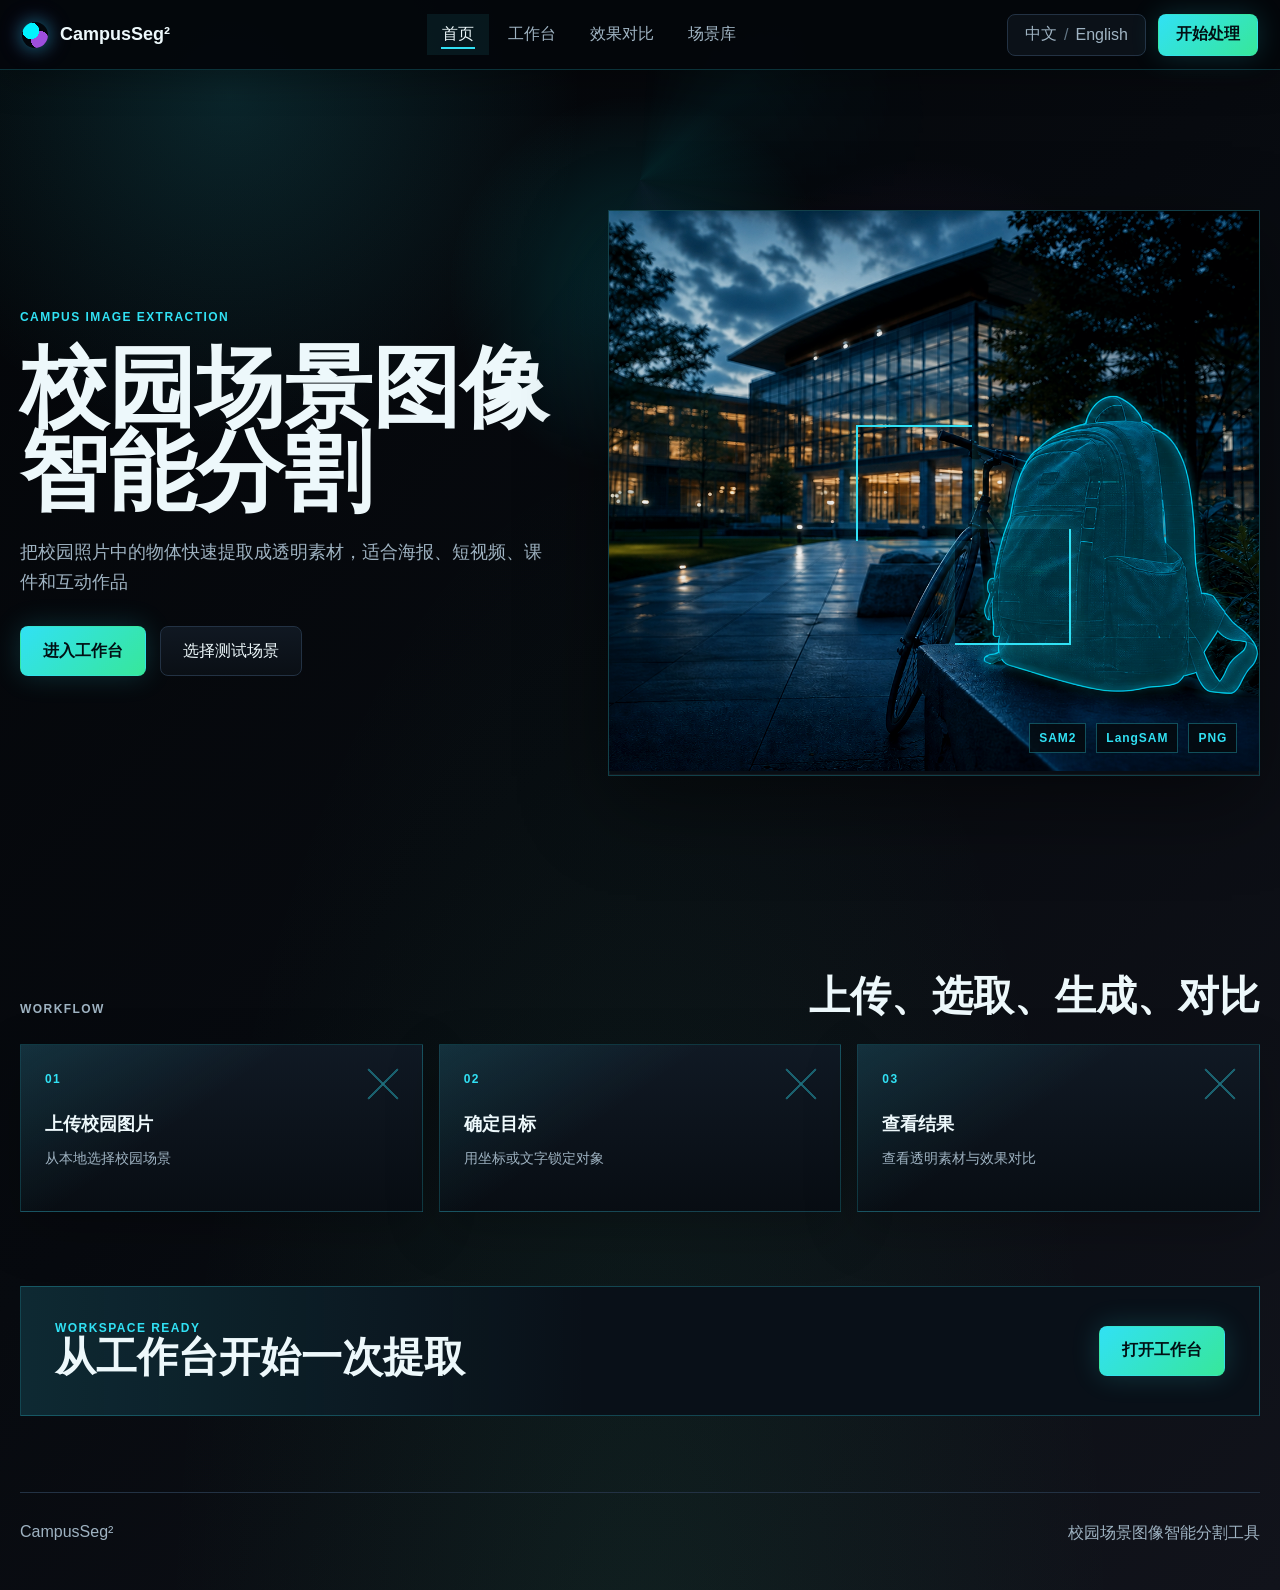
==== frontend/index.html @ ddd1f682 "feat: add campus segmentation hero image and flowing background" ====
<!doctype html>
<html lang="zh-CN">
  <head>
    <meta charset="UTF-8" />
    <meta name="viewport" content="width=device-width, initial-scale=1.0" />
    <title>CampusSeg² 校园场景图像智能分割</title>
    <link rel="icon" href="data:image/svg+xml,%3Csvg xmlns='http://www.w3.org/2000/svg' viewBox='0 0 32 32'%3E%3Ccircle cx='12' cy='12' r='10' fill='%2300F2FE'/%3E%3Ccircle cx='20' cy='20' r='10' fill='%239D4EDD'/%3E%3C/svg%3E" />
    <link rel="stylesheet" href="./styles.css" />
  </head>
  <body data-page="home">
    <header class="site-header">
      <a class="brand" href="./index.html" aria-label="CampusSeg 首页">
        <span class="brand-mark" aria-hidden="true"></span>
        <span>CampusSeg²</span>
      </a>
      <button class="menu-button" type="button" aria-label="打开导航">
        <span></span>
        <span></span>
      </button>
      <nav class="site-nav" aria-label="主导航">
        <a class="active" href="./index.html" data-zh="首页" data-en="Home">首页</a>
        <a href="./workspace.html" data-zh="工作台" data-en="Workspace">工作台</a>
        <a href="./compare.html" data-zh="效果对比" data-en="Results">效果对比</a>
        <a href="./scenes.html" data-zh="场景库" data-en="Scenes">场景库</a>
      </nav>
      <div class="header-actions">
        <button class="language-toggle" type="button" aria-label="切换语言">
          <span>中文</span>
          <i>/</i>
          <span>English</span>
        </button>
        <a class="header-cta" href="./workspace.html" data-zh="开始处理" data-en="Start">开始处理</a>
      </div>
    </header>

    <main class="home-main">
      <section class="hero product-hero">
        <div class="hero-copy">
          <p class="eyebrow" data-zh="Campus Image Extraction" data-en="Campus Image Extraction">Campus Image Extraction</p>
          <h1 data-zh="校园场景图像智能分割" data-en="Campus Scene Image Segmentation">校园场景图像智能分割</h1>
          <p class="hero-lead" data-zh="把校园照片中的物体快速提取成透明素材，适合海报、短视频、课件和互动作品"
            data-en="Extract objects from campus photos into transparent assets for posters, videos, courseware, and interactive works">
            把校园照片中的物体快速提取成透明素材，适合海报、短视频、课件和互动作品
          </p>
          <div class="hero-actions">
            <a class="primary-link" href="./workspace.html" data-zh="进入工作台" data-en="Open Workspace">进入工作台</a>
            <a class="secondary-link" href="./scenes.html" data-zh="选择测试场景" data-en="Pick a Scene">选择测试场景</a>
          </div>
        </div>
        <div class="hero-visual" data-tilt aria-label="图像分割工作台预览">
          <img src="./assets/campus-segmentation-scene.png" alt="校园场景分割示意图" />
          <div class="focus-bracket bracket-a" aria-hidden="true"></div>
          <div class="focus-bracket bracket-b" aria-hidden="true"></div>
          <div class="hero-readout" aria-hidden="true">
            <span>SAM2</span>
            <span>LangSAM</span>
            <span>PNG</span>
          </div>
        </div>
      </section>

      <section class="section workflow-section">
        <div class="section-intro">
          <p class="eyebrow" data-zh="Workflow" data-en="Workflow">Workflow</p>
          <h2 data-zh="上传、选取、生成、对比" data-en="Upload, select, generate, compare">上传、选取、生成、对比</h2>
        </div>
        <div class="workflow-rail">
          <article>
            <b>01</b>
            <h3 data-zh="上传校园图片" data-en="Upload image">上传校园图片</h3>
            <p data-zh="从本地选择校园场景" data-en="Choose a campus scene">从本地选择校园场景</p>
          </article>
          <article>
            <b>02</b>
            <h3 data-zh="确定目标" data-en="Set target">确定目标</h3>
            <p data-zh="用坐标或文字锁定对象" data-en="Lock the object by point or text">用坐标或文字锁定对象</p>
          </article>
          <article>
            <b>03</b>
            <h3 data-zh="查看结果" data-en="Review results">查看结果</h3>
            <p data-zh="查看透明素材与效果对比" data-en="Review assets and result comparison">查看透明素材与效果对比</p>
          </article>
        </div>
      </section>

      <section class="section launch-band">
        <div>
          <p class="eyebrow" data-zh="Workspace Ready" data-en="Workspace Ready">Workspace Ready</p>
          <h2 data-zh="从工作台开始一次提取" data-en="Start an extraction from the workspace">从工作台开始一次提取</h2>
        </div>
        <a class="primary-link" href="./workspace.html" data-zh="打开工作台" data-en="Open Workspace">打开工作台</a>
      </section>
    </main>

    <footer class="site-footer">
      <span>CampusSeg²</span>
      <span data-zh="校园场景图像智能分割工具" data-en="Campus scene image segmentation tool">校园场景图像智能分割工具</span>
    </footer>

    <script src="./app.js" defer></script>
  </body>
</html>
---- frontend/styles.css ----
:root {
  color-scheme: dark;
  --bg: #070a0f;
  --bg-deep: #030508;
  --panel: #0d131b;
  --panel-2: #121b26;
  --ink: #edf8fb;
  --muted: #9fb3c2;
  --faint: #637786;
  --line: #233244;
  --line-hot: #2ed6ea;
  --cyan: #31e1f4;
  --green: #37e79a;
  --amber: #f0bc55;
  --violet: #a38bff;
  --danger: #ff6868;
  --shadow: 0 28px 80px rgba(0, 0, 0, 0.45);
}

* {
  box-sizing: border-box;
}

html {
  scroll-behavior: smooth;
}

body {
  min-width: 320px;
  margin: 0;
  color: var(--ink);
  font-family: "Microsoft YaHei", "PingFang SC", "Segoe UI", Arial, sans-serif;
  background:
    radial-gradient(circle at var(--flow-x, 50%) var(--flow-y, 18%), rgba(0, 242, 254, 0.16), transparent 12rem),
    radial-gradient(circle at var(--flow-alt-x, 72%) var(--flow-alt-y, 24%), rgba(157, 78, 221, 0.12), transparent 14rem),
    radial-gradient(ellipse at 50% 110%, rgba(55, 231, 154, 0.08), transparent 30rem),
    radial-gradient(circle at 18% 6%, rgba(49, 225, 244, 0.14), transparent 22rem),
    linear-gradient(135deg, var(--bg-deep), var(--bg) 46%, #11131b);
}

body::before {
  position: fixed;
  inset: 0;
  z-index: -1;
  content: "";
  pointer-events: none;
  background:
    conic-gradient(from var(--flow-angle, 0deg) at var(--flow-x, 50%) var(--flow-y, 20%), transparent 0turn, rgba(0, 242, 254, 0.08) 0.13turn, transparent 0.28turn, rgba(157, 78, 221, 0.06) 0.42turn, transparent 0.62turn);
  opacity: 0.62;
  mask-image: radial-gradient(circle at var(--flow-x, 50%) var(--flow-y, 20%), #000 0 9rem, transparent 20rem);
  transition: background 180ms ease;
}

a {
  color: inherit;
  text-decoration: none;
}

button,
input {
  font: inherit;
}

button {
  color: inherit;
}

@media (pointer: fine) {
  body,
  a,
  button,
  input {
    cursor: none;
  }

  .custom-cursor {
    position: fixed;
    top: 0;
    left: 0;
    z-index: 200;
    width: 34px;
    height: 34px;
    pointer-events: none;
    border: 1px solid rgba(49, 225, 244, 0.92);
    box-shadow: 0 0 16px rgba(49, 225, 244, 0.4), inset 0 0 12px rgba(49, 225, 244, 0.12);
    transform: translate3d(-100px, -100px, 0);
    transition: width 140ms ease, height 140ms ease, border-color 140ms ease, box-shadow 140ms ease;
  }

  .custom-cursor::after {
    position: absolute;
    top: 50%;
    left: 50%;
    width: 4px;
    height: 4px;
    content: "";
    background: var(--green);
    box-shadow: 0 0 14px rgba(55, 231, 154, 0.75);
    transform: translate(-50%, -50%);
  }

  .custom-cursor.cursor-active {
    width: 48px;
    height: 48px;
    border-color: rgba(55, 231, 154, 0.95);
    box-shadow: 0 0 22px rgba(55, 231, 154, 0.35), inset 0 0 18px rgba(49, 225, 244, 0.14);
  }
}

.site-header {
  position: sticky;
  top: 0;
  z-index: 50;
  display: grid;
  grid-template-columns: auto 1fr auto;
  gap: 26px;
  align-items: center;
  min-height: 70px;
  padding: 0 max(22px, calc((100vw - 1320px) / 2));
  background: rgba(4, 7, 11, 0.95);
  border-bottom: 1px solid rgba(49, 225, 244, 0.2);
  box-shadow: 0 10px 34px rgba(0, 0, 0, 0.28);
}

.brand {
  display: inline-flex;
  gap: 12px;
  align-items: center;
  overflow: visible;
  font-size: 18px;
  font-weight: 900;
  letter-spacing: 0;
}

.brand-mark {
  flex: 0 0 26px;
  width: 26px;
  height: 26px;
  border-radius: 50%;
  background:
    radial-gradient(circle at 34% 34%, #00f2fe 0 34%, transparent 35%),
    radial-gradient(circle at 68% 68%, #9d4edd 0 35%, transparent 36%);
  box-shadow: 0 0 18px rgba(0, 242, 254, 0.42), 0 0 26px rgba(157, 78, 221, 0.3);
}

.site-nav {
  display: flex;
  gap: 4px;
  justify-content: center;
}

.site-nav a {
  position: relative;
  padding: 10px 15px;
  color: var(--muted);
  transition: color 160ms ease, background 160ms ease;
}

.site-nav a::after {
  position: absolute;
  right: 14px;
  bottom: 6px;
  left: 14px;
  height: 2px;
  content: "";
  background: var(--cyan);
  opacity: 0;
  transform: scaleX(0.25);
  transition: opacity 160ms ease, transform 160ms ease;
}

.site-nav a:hover,
.site-nav a.active {
  color: var(--ink);
  background: rgba(49, 225, 244, 0.08);
}

.site-nav a:hover::after,
.site-nav a.active::after {
  opacity: 1;
  transform: scaleX(1);
}

.header-actions {
  display: flex;
  gap: 12px;
  align-items: center;
}

.language-toggle,
.header-cta,
.primary-link,
.secondary-link,
.primary-button,
.plain-button {
  display: inline-flex;
  align-items: center;
  justify-content: center;
  min-height: 42px;
  padding: 0 17px;
  border: 1px solid var(--line);
  border-radius: 8px;
  background: #0b1118;
  cursor: pointer;
  transition: transform 160ms ease, border-color 160ms ease, background 160ms ease, box-shadow 160ms ease;
}

.language-toggle {
  gap: 7px;
  color: var(--muted);
}

.language-toggle i {
  color: var(--faint);
  font-style: normal;
}

.header-cta,
.primary-link,
.primary-button {
  color: #021014;
  background: linear-gradient(135deg, var(--cyan), var(--green));
  border-color: transparent;
  font-weight: 900;
  box-shadow: 0 0 28px rgba(49, 225, 244, 0.18);
}

.secondary-link,
.plain-button {
  color: var(--ink);
  background: linear-gradient(180deg, #101822, #0a0f15);
}

.language-toggle:hover,
.header-cta:hover,
.primary-link:hover,
.secondary-link:hover,
.primary-button:hover,
.plain-button:hover {
  transform: translateY(-1px);
  border-color: var(--cyan);
  box-shadow: 0 0 24px rgba(49, 225, 244, 0.18);
}

.plain-button.disabled,
.primary-button:disabled,
.plain-button:disabled {
  color: var(--faint);
  background: #0b1118;
  border-color: var(--line);
  box-shadow: none;
  cursor: not-allowed;
  pointer-events: none;
  transform: none;
}

.menu-button {
  display: none;
  width: 42px;
  height: 40px;
  padding: 0;
  border: 1px solid var(--line);
  border-radius: 6px;
  background: #0b1118;
}

.menu-button span {
  display: block;
  width: 20px;
  height: 2px;
  margin: 6px auto;
  background: var(--ink);
}

main {
  width: min(1320px, calc(100% - 40px));
  margin: 0 auto;
}

.hero {
  display: grid;
  grid-template-columns: minmax(0, 0.9fr) minmax(440px, 1.1fr);
  gap: 54px;
  align-items: center;
  min-height: calc(100svh - 70px);
  padding: 52px 0 36px;
}

.hero-copy {
  display: grid;
  gap: 22px;
  max-width: 650px;
}

.eyebrow {
  margin: 0;
  color: var(--cyan);
  font-size: 12px;
  font-weight: 900;
  letter-spacing: 0.12em;
  text-transform: uppercase;
}

h1,
h2,
h3,
p {
  margin: 0;
}

h1 {
  max-width: 780px;
  font-size: clamp(46px, 7.2vw, 88px);
  line-height: 0.96;
  letter-spacing: 0;
}

h2 {
  font-size: clamp(26px, 3.2vw, 42px);
  line-height: 1.12;
}

h3 {
  font-size: 18px;
  line-height: 1.35;
}

.hero-lead,
.page-head p,
.section-intro p,
.workflow-rail p,
.tool-block p,
.result-panel p,
.comparison-empty p,
.scene-preview p {
  color: var(--muted);
  line-height: 1.72;
}

.hero-lead {
  max-width: 610px;
  font-size: 18px;
}

.hero-actions {
  display: flex;
  flex-wrap: wrap;
  gap: 14px;
  margin-top: 6px;
}

.primary-link,
.secondary-link {
  min-height: 50px;
  padding: 0 22px;
}

.hero-visual {
  position: relative;
  min-height: 560px;
  overflow: hidden;
  background: #080d13;
  border: 1px solid rgba(49, 225, 244, 0.24);
  box-shadow: var(--shadow), inset 0 0 0 1px rgba(255, 255, 255, 0.04);
  transform: perspective(1000px) rotateX(var(--tilt-y, 0deg)) rotateY(var(--tilt-x, 0deg));
  transition: transform 260ms ease, border-color 220ms ease, box-shadow 220ms ease;
  animation: heroFloat 6.4s ease-in-out infinite;
}

.hero-visual img {
  width: 100%;
  height: 100%;
  min-height: 560px;
  object-fit: cover;
  opacity: 0.94;
  filter: saturate(1.12) contrast(1.05);
}

.scanline {
  position: absolute;
  right: 0;
  left: 0;
  height: 3px;
  pointer-events: none;
  background: linear-gradient(90deg, transparent, var(--cyan), var(--green), transparent);
  box-shadow: 0 0 24px rgba(49, 225, 244, 0.65);
  animation: scanSweep 4.2s linear infinite;
}

.focus-bracket {
  position: absolute;
  width: 116px;
  height: 116px;
  pointer-events: none;
  border: 2px solid var(--cyan);
  box-shadow: 0 0 22px rgba(49, 225, 244, 0.28);
}

.bracket-a {
  top: 38%;
  left: 38%;
  border-right: 0;
  border-bottom: 0;
}

.bracket-b {
  right: 29%;
  bottom: 23%;
  border-top: 0;
  border-left: 0;
}

.hero-readout {
  position: absolute;
  right: 22px;
  bottom: 22px;
  display: flex;
  gap: 10px;
}

.hero-readout span,
.job-strip span,
.pane-head span,
.block-title span {
  color: var(--cyan);
  font-family: "Segoe UI", Arial, sans-serif;
  font-size: 12px;
  font-weight: 900;
  letter-spacing: 0.08em;
}

.hero-readout span {
  padding: 7px 9px;
  background: rgba(4, 9, 13, 0.82);
  border: 1px solid rgba(49, 225, 244, 0.32);
}

.section {
  padding: 74px 0;
}

.workflow-section {
  display: grid;
  grid-template-columns: 1fr;
  gap: 24px;
  align-items: start;
}

.section-intro {
  display: grid;
  gap: 13px;
}

.workflow-section .section-intro {
  display: flex;
  gap: 20px;
  align-items: end;
  justify-content: space-between;
}

.workflow-section .section-intro h2 {
  white-space: nowrap;
}

.workflow-rail {
  display: grid;
  grid-template-columns: repeat(3, minmax(0, 1fr));
  gap: 16px;
}

.workflow-rail article {
  position: relative;
  min-height: 168px;
  padding: 24px;
  overflow: hidden;
  background:
    linear-gradient(145deg, rgba(49, 225, 244, 0.12), transparent 42%),
    linear-gradient(180deg, #101924, #080d13);
  border: 1px solid rgba(49, 225, 244, 0.2);
  box-shadow: 0 18px 50px rgba(0, 0, 0, 0.22);
  animation: panelIn 520ms ease both;
  transition: transform 180ms ease, border-color 180ms ease, box-shadow 180ms ease;
}

.workflow-rail article:hover {
  transform: translateY(-6px);
  border-color: rgba(49, 225, 244, 0.56);
  box-shadow: 0 28px 70px rgba(0, 0, 0, 0.34), 0 0 30px rgba(49, 225, 244, 0.1);
}

.workflow-rail article::before {
  position: absolute;
  top: 18px;
  right: 18px;
  width: 42px;
  height: 42px;
  content: "";
  background:
    linear-gradient(90deg, transparent 47%, rgba(49, 225, 244, 0.8) 48% 52%, transparent 53%),
    linear-gradient(0deg, transparent 47%, rgba(49, 225, 244, 0.8) 48% 52%, transparent 53%);
  opacity: 0.46;
  transform: rotate(45deg);
}

.workflow-rail b {
  color: var(--cyan);
  font-size: 12px;
  letter-spacing: 0.12em;
}

.workflow-rail h3 {
  margin: 25px 0 10px;
}

.workflow-rail p {
  white-space: nowrap;
  font-size: 14px;
}

.launch-band {
  display: flex;
  justify-content: space-between;
  gap: 24px;
  align-items: center;
  padding: 34px;
  margin-bottom: 76px;
  background:
    linear-gradient(90deg, rgba(49, 225, 244, 0.12), transparent 46%),
    #091018;
  border: 1px solid rgba(49, 225, 244, 0.26);
}

.page-head {
  display: grid;
  gap: 14px;
  max-width: 880px;
  padding: 68px 0 38px;
}

.page-head h1 {
  font-size: clamp(40px, 5.8vw, 72px);
}

.workspace-page {
  width: min(1440px, calc(100% - 34px));
}

.workspace-shell {
  display: grid;
  grid-template-columns: 354px minmax(0, 1fr);
  gap: 18px;
  min-height: calc(100svh - 70px);
  padding: 22px 0 76px;
}

.command-panel {
  display: grid;
  gap: 14px;
  align-content: start;
  padding: 16px;
  background:
    linear-gradient(180deg, rgba(49, 225, 244, 0.08), transparent 18%),
    #080d13;
  border: 1px solid rgba(49, 225, 244, 0.18);
  box-shadow: var(--shadow);
  animation: panelIn 520ms ease both;
}

.panel-header {
  display: grid;
  gap: 10px;
  padding: 12px 6px 8px;
}

.panel-header h1 {
  font-size: 28px;
  line-height: 1.12;
}

.tool-block {
  display: grid;
  gap: 14px;
  padding: 15px;
  background: linear-gradient(180deg, #111a24, #0b1118);
  border: 1px solid var(--line);
  transition: transform 180ms ease, border-color 180ms ease, background 180ms ease;
}

.tool-block:hover {
  transform: translateY(-2px);
  border-color: rgba(49, 225, 244, 0.34);
}

.block-title {
  display: flex;
  gap: 12px;
  align-items: center;
  justify-content: space-between;
}

.block-title h2,
.result-panel h2 {
  font-size: 16px;
}

.upload-control {
  position: relative;
  display: grid;
  gap: 8px;
  min-height: 88px;
  padding: 14px 16px;
  overflow: hidden;
  text-align: left;
  background:
    linear-gradient(135deg, rgba(49, 225, 244, 0.14), transparent 55%),
    #080d13;
  border: 1px dashed rgba(49, 225, 244, 0.42);
  cursor: pointer;
}

.upload-control::after {
  position: absolute;
  right: -30%;
  bottom: 0;
  left: -30%;
  height: 1px;
  content: "";
  background: var(--cyan);
  box-shadow: 0 0 22px var(--cyan);
  animation: inputRail 2.8s linear infinite;
}

.upload-control strong {
  font-size: 17px;
}

.upload-control small {
  color: var(--muted);
}

.file-input {
  position: absolute;
  width: 1px;
  height: 1px;
  opacity: 0;
  pointer-events: none;
}

.segmented-control {
  display: grid;
  grid-template-columns: 1fr 1fr;
  gap: 4px;
  padding: 4px;
  background: #05080d;
  border: 1px solid var(--line);
}

.method-button {
  min-height: 42px;
  color: var(--muted);
  background: transparent;
  border: 0;
  cursor: pointer;
  transition: color 160ms ease, background 160ms ease;
}

.method-button.active {
  color: #041014;
  background: var(--cyan);
  font-weight: 900;
}

.hidden {
  display: none !important;
}

.text-input {
  width: 100%;
  min-height: 44px;
  padding: 0 12px;
  color: var(--ink);
  background: #05080d;
  border: 1px solid var(--line);
  outline: none;
}

.text-input:focus {
  border-color: var(--cyan);
  box-shadow: 0 0 0 3px rgba(49, 225, 244, 0.1);
}

.prompt-chip-row {
  display: flex;
  flex-wrap: wrap;
  gap: 8px;
}

.prompt-chip-row button {
  min-height: 32px;
  padding: 0 10px;
  color: var(--muted);
  background: #080d13;
  border: 1px solid var(--line);
  cursor: pointer;
}

.prompt-chip-row button:hover {
  color: var(--ink);
  border-color: var(--cyan);
}

.tool-actions {
  display: grid;
  grid-template-columns: 1fr;
  gap: 10px;
}

.workspace-main {
  display: grid;
  gap: 16px;
  padding: 16px;
  background: #070b10;
  border: 1px solid rgba(49, 225, 244, 0.2);
  box-shadow: var(--shadow), inset 0 0 0 1px rgba(255, 255, 255, 0.035);
  transform: perspective(1200px) rotateX(var(--tilt-y, 0deg)) rotateY(var(--tilt-x, 0deg));
  transition: transform 240ms ease, border-color 200ms ease, box-shadow 200ms ease;
  animation: panelIn 600ms ease both;
}

.canvas-header {
  display: flex;
  justify-content: space-between;
  gap: 16px;
  color: var(--muted);
  font-size: 14px;
}

.image-canvas {
  position: relative;
  display: grid;
  place-items: center;
  min-height: 620px;
  overflow: hidden;
  background:
    radial-gradient(circle at var(--cursor-x, 50%) var(--cursor-y, 50%), rgba(49, 225, 244, 0.14), transparent 22rem),
    linear-gradient(145deg, #04080c, #0b1017 62%, #080a12);
  border: 1px solid var(--line);
}

.image-canvas::before,
.compare-image-wrap::before {
  position: absolute;
  inset: 16px;
  z-index: 2;
  content: "";
  pointer-events: none;
  border: 1px solid rgba(49, 225, 244, 0.24);
}

.image-canvas img {
  position: relative;
  z-index: 1;
  display: none;
  width: 100%;
  height: 100%;
  max-height: 720px;
  object-fit: contain;
  transition: transform 280ms ease, opacity 220ms ease;
}

.image-canvas.ready img {
  display: block;
  animation: imageReveal 420ms ease both;
}

.empty-message {
  position: relative;
  z-index: 3;
  display: grid;
  gap: 8px;
  color: var(--muted);
  text-align: center;
}

.empty-message strong {
  color: var(--ink);
  font-size: 26px;
}

.point-marker {
  position: absolute;
  z-index: 5;
  display: none;
  width: 18px;
  height: 18px;
  border: 2px solid white;
  background: var(--cyan);
  box-shadow: 0 0 0 7px rgba(49, 225, 244, 0.2), 0 0 28px rgba(49, 225, 244, 0.64);
  transform: translate(-50%, -50%);
  pointer-events: none;
}

.point-marker.visible {
  display: block;
  animation: targetPulse 1.4s ease-in-out infinite;
}

.result-grid {
  display: grid;
  grid-template-columns: repeat(3, 1fr);
  gap: 14px;
}

.result-panel {
  display: grid;
  gap: 14px;
  min-height: 250px;
  padding: 15px;
  background: linear-gradient(180deg, #101822, #0a0f15);
  border: 1px solid var(--line);
  animation: panelIn 540ms ease both;
  transition: transform 180ms ease, border-color 180ms ease;
}

.result-panel:hover {
  transform: translateY(-2px);
  border-color: rgba(49, 225, 244, 0.32);
}

.result-slot {
  display: grid;
  place-items: center;
  min-height: 142px;
  color: var(--faint);
  background: #05080d;
  border: 1px solid rgba(255, 255, 255, 0.08);
}

.result-slot img {
  width: 100%;
  height: 142px;
  object-fit: cover;
}

.checker {
  background-color: #05080d;
  background-image:
    linear-gradient(45deg, #121a24 25%, transparent 25%),
    linear-gradient(-45deg, #121a24 25%, transparent 25%),
    linear-gradient(45deg, transparent 75%, #121a24 75%),
    linear-gradient(-45deg, transparent 75%, #121a24 75%);
  background-position: 0 0, 0 10px, 10px -10px, -10px 0;
  background-size: 20px 20px;
}

.compare-page {
  width: min(1440px, calc(100% - 34px));
}

body[data-page="compare"] .compare-page {
  display: grid;
  min-height: calc(100svh - 70px - 108px);
  align-content: center;
}

.comparison-empty {
  display: grid;
  gap: 18px;
  width: min(1120px, 100%);
  max-width: none;
  padding: 54px 0 70px;
}

.comparison-empty h1,
.compare-topline h1 {
  font-size: clamp(38px, 5.4vw, 70px);
}

.comparison-empty h1 {
  max-width: 1100px;
  word-break: keep-all;
}

.comparison-empty .primary-link {
  justify-self: start;
}

.comparison-ready {
  display: grid;
  gap: 20px;
  padding: 46px 0 78px;
}

.compare-topline {
  display: flex;
  justify-content: space-between;
  gap: 24px;
  align-items: end;
}

.job-strip {
  display: flex;
  flex-wrap: wrap;
  gap: 10px;
  padding: 12px;
  background: #080d13;
  border: 1px solid var(--line);
}

.job-strip span {
  padding: 8px 10px;
  background: #0e1620;
  border: 1px solid rgba(49, 225, 244, 0.22);
}

.compare-columns {
  display: grid;
  grid-template-columns: 1fr 1fr;
  gap: 18px;
}

.compare-pane {
  display: grid;
  gap: 14px;
  padding: 16px;
  background:
    linear-gradient(180deg, rgba(49, 225, 244, 0.08), transparent 18%),
    #070b10;
  border: 1px solid rgba(49, 225, 244, 0.24);
  box-shadow: var(--shadow);
  transform: perspective(1100px) rotateX(var(--tilt-y, 0deg)) rotateY(var(--tilt-x, 0deg));
  transition: transform 240ms ease, border-color 200ms ease;
  animation: panelIn 600ms ease both;
}

.pane-head {
  display: flex;
  justify-content: space-between;
  gap: 12px;
  align-items: center;
}

.pane-head b {
  font-size: 18px;
}

.compare-image-wrap {
  position: relative;
  display: grid;
  place-items: center;
  min-height: 390px;
  overflow: hidden;
  background: #03070b;
  border: 1px solid var(--line);
}

.compare-image-wrap img {
  width: 100%;
  height: 100%;
  max-height: 520px;
  object-fit: contain;
}

.compare-point {
  display: none;
}

.algorithm-output {
  min-height: 230px;
  background:
    radial-gradient(circle at 50% 0%, rgba(49, 225, 244, 0.1), transparent 18rem),
    #05080d;
  border: 1px solid rgba(255, 255, 255, 0.08);
}

body[data-page="compare"] .site-footer {
  margin-top: 0;
}

.scenes-page {
  width: min(1320px, calc(100% - 40px));
}

.scene-workspace {
  display: grid;
  grid-template-columns: minmax(0, 1fr) minmax(360px, 0.72fr);
  gap: 20px;
  padding-bottom: 82px;
}

.scene-album {
  display: grid;
  grid-template-columns: repeat(2, minmax(0, 1fr));
  gap: 16px;
  align-content: start;
}

.scene-card {
  position: relative;
  min-height: 230px;
  padding: 0;
  overflow: hidden;
  color: var(--ink);
  text-align: left;
  background: #05080d;
  border: 1px solid rgba(49, 225, 244, 0.18);
  cursor: pointer;
  box-shadow: 0 18px 48px rgba(0, 0, 0, 0.25);
  transition: transform 180ms ease, border-color 180ms ease, box-shadow 180ms ease;
}

.scene-card img {
  position: absolute;
  inset: 0;
  width: 100%;
  height: 100%;
  object-fit: cover;
  filter: blur(3px) saturate(0.92) brightness(0.7);
  transform: scale(1.04);
  transition: filter 220ms ease, transform 220ms ease;
}

.scene-card::after {
  position: absolute;
  inset: 0;
  content: "";
  background:
    linear-gradient(180deg, transparent 28%, rgba(3, 5, 8, 0.84)),
    linear-gradient(90deg, rgba(3, 5, 8, 0.38), transparent);
}

.scene-card span,
.scene-card small {
  position: absolute;
  z-index: 1;
  left: 18px;
}

.scene-card span {
  bottom: 42px;
  font-size: 22px;
  font-weight: 900;
}

.scene-card small {
  right: 18px;
  bottom: 18px;
  color: var(--muted);
}

.scene-card:hover,
.scene-card.active {
  transform: translateY(-5px);
  border-color: rgba(49, 225, 244, 0.58);
  box-shadow: 0 28px 76px rgba(0, 0, 0, 0.34), 0 0 32px rgba(49, 225, 244, 0.12);
}

.scene-card:hover img,
.scene-card.active img {
  filter: blur(0) saturate(1.08) brightness(0.9);
  transform: scale(1);
}

.scene-preview {
  display: grid;
  gap: 18px;
  padding: 18px;
  background: #070b10;
  border: 1px solid rgba(49, 225, 244, 0.22);
  box-shadow: var(--shadow);
  transform: perspective(1100px) rotateX(var(--tilt-y, 0deg)) rotateY(var(--tilt-x, 0deg));
  transition: transform 240ms ease, border-color 200ms ease;
  animation: panelIn 600ms ease both;
}

.scene-preview-head {
  display: flex;
  justify-content: space-between;
  gap: 18px;
  align-items: start;
}

.scene-image-area {
  display: grid;
  place-items: center;
  min-height: 520px;
  background: #03070b;
  border: 1px solid var(--line);
}

.scene-empty {
  display: grid;
  gap: 8px;
  color: var(--muted);
  text-align: center;
}

.scene-empty strong {
  color: var(--ink);
  font-size: 24px;
}

.scene-image-button {
  width: 100%;
  padding: 0;
  border: 0;
  background: transparent;
}

.scene-image-button img {
  display: block;
  width: 100%;
  height: auto;
}

.site-footer {
  display: flex;
  justify-content: space-between;
  gap: 18px;
  width: min(1320px, calc(100% - 40px));
  padding: 30px 0 46px;
  margin: 0 auto;
  color: var(--muted);
  border-top: 1px solid var(--line);
}

@keyframes scanSweep {
  from {
    top: -8%;
  }
  to {
    top: 108%;
  }
}

@keyframes inputRail {
  from {
    transform: translateX(-20%);
  }
  to {
    transform: translateX(20%);
  }
}

@keyframes heroFloat {
  0%,
  100% {
    translate: 0 0;
  }
  50% {
    translate: 0 -8px;
  }
}

@keyframes panelIn {
  from {
    opacity: 0;
    transform: translateY(14px);
  }
  to {
    opacity: 1;
    transform: translateY(0);
  }
}

@keyframes imageReveal {
  from {
    opacity: 0;
    transform: scale(1.035);
  }
  to {
    opacity: 1;
    transform: scale(1);
  }
}

@keyframes targetPulse {
  0%,
  100% {
    box-shadow: 0 0 0 7px rgba(49, 225, 244, 0.2), 0 0 28px rgba(49, 225, 244, 0.64);
  }
  50% {
    box-shadow: 0 0 0 14px rgba(49, 225, 244, 0.07), 0 0 42px rgba(49, 225, 244, 0.86);
  }
}

@media (max-width: 1100px) {
  .hero,
  .workflow-section,
  .workspace-shell,
  .compare-columns,
  .scene-workspace {
    grid-template-columns: 1fr;
  }

  .hero {
    min-height: auto;
  }

  .hero-visual {
    min-height: 430px;
  }

  .hero-visual img {
    min-height: 430px;
  }

  .result-grid {
    grid-template-columns: repeat(2, 1fr);
  }
}

@media (max-width: 760px) {
  .site-header {
    grid-template-columns: auto auto;
    justify-content: space-between;
    padding: 0 16px;
  }

  .menu-button {
    display: block;
  }

  .site-nav,
  .header-actions {
    grid-column: 1 / -1;
    display: none;
  }

  .site-header.open .site-nav,
  .site-header.open .header-actions {
    display: grid;
  }

  .site-nav {
    justify-content: stretch;
    width: 100%;
  }

  main,
  .workspace-page,
  .compare-page,
  .scenes-page,
  .site-footer {
    width: min(100% - 24px, 1320px);
  }

  .hero {
    gap: 28px;
    padding-top: 36px;
  }

  .hero-visual,
  .hero-visual img {
    min-height: 340px;
  }

  .workflow-rail,
  .result-grid,
  .scene-album {
    grid-template-columns: 1fr;
  }

  .workflow-section .section-intro {
    display: grid;
  }

  .workflow-rail article {
    border-right: 0;
  }

  .scene-card {
    min-height: 210px;
  }

  .image-canvas,
  .scene-image-area {
    min-height: 420px;
  }

  .compare-topline,
  .scene-preview-head,
  .launch-band,
  .site-footer {
    align-items: flex-start;
    flex-direction: column;
  }
}
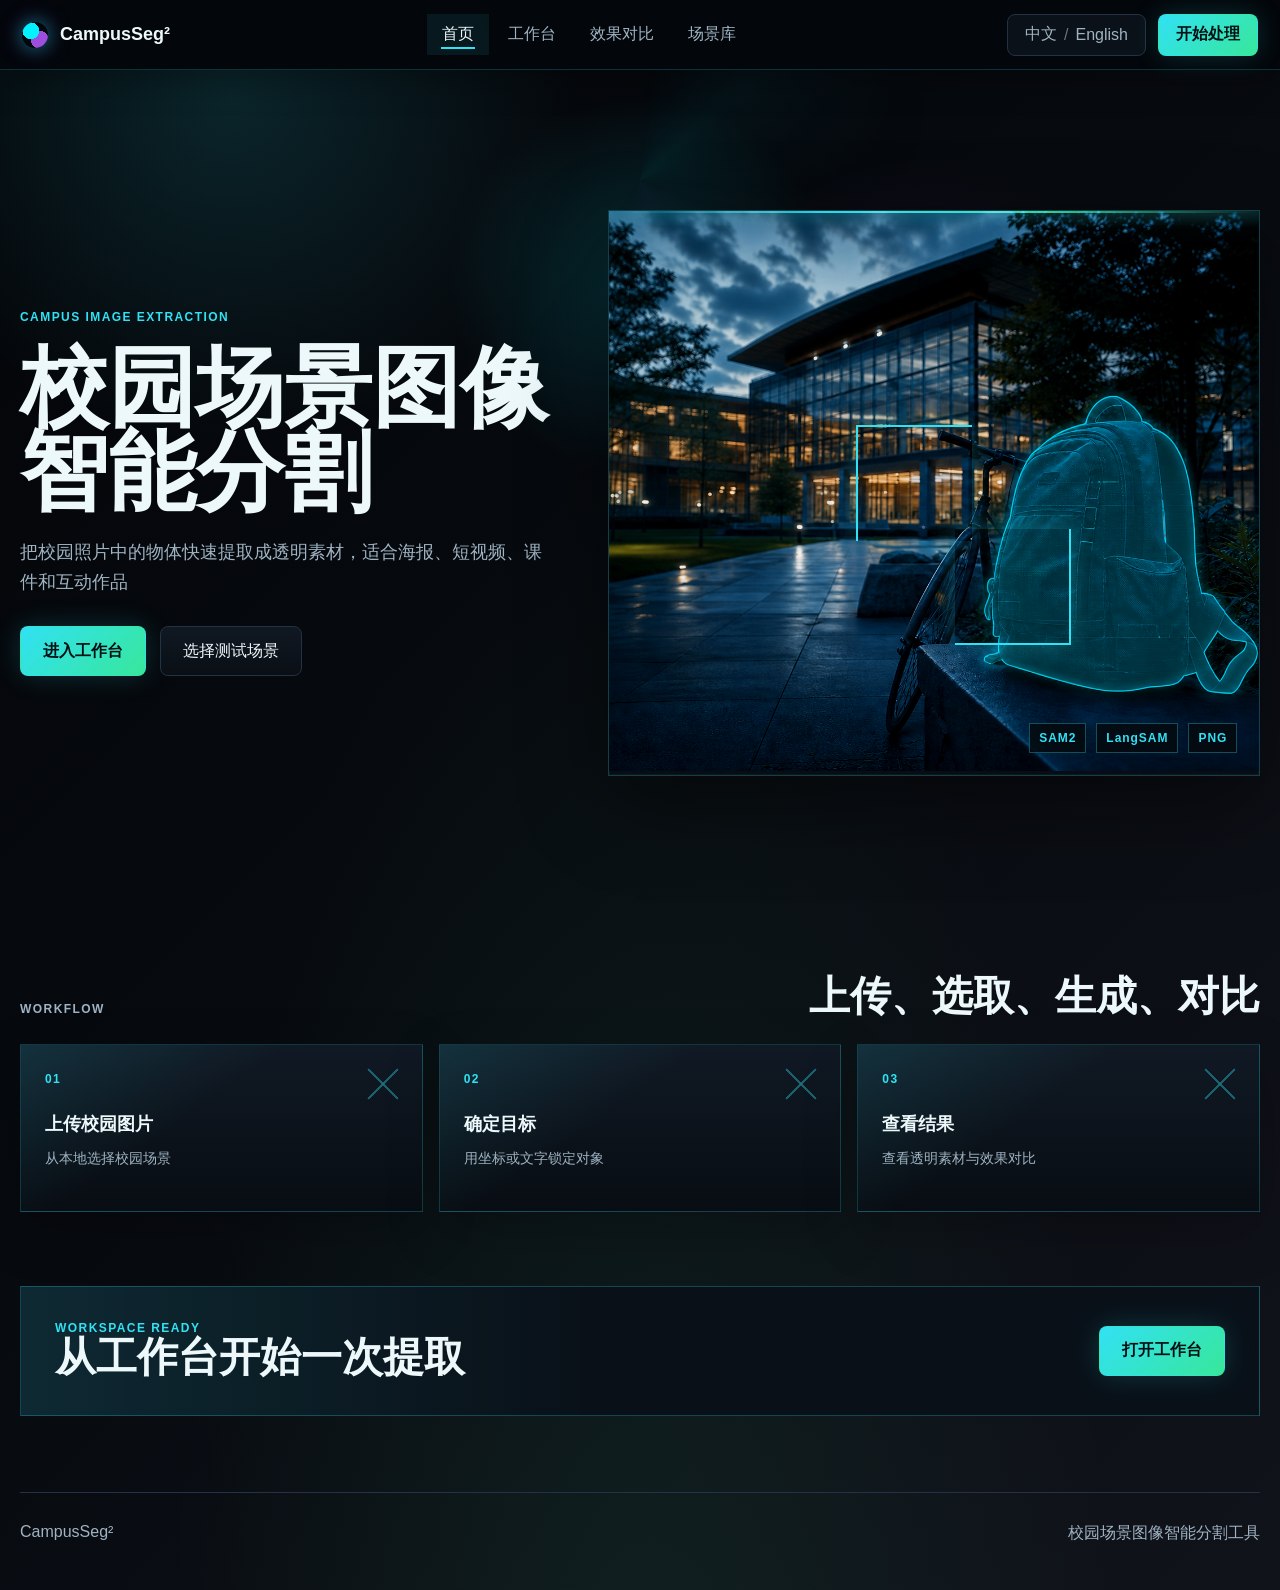
==== commit 32d03504: "Add frontend assets and backend" ====
--- a/frontend/index.html
+++ b/frontend/index.html
@@ -49,6 +49,7 @@
         </div>
         <div class="hero-visual" data-tilt aria-label="图像分割工作台预览">
           <img src="./assets/campus-segmentation-scene.png" alt="校园场景分割示意图" />
+          <span class="scanline hero-scanline" aria-hidden="true"></span>
           <div class="focus-bracket bracket-a" aria-hidden="true"></div>
           <div class="focus-bracket bracket-b" aria-hidden="true"></div>
           <div class="hero-readout" aria-hidden="true">
--- a/frontend/styles.css
+++ b/frontend/styles.css
@@ -387,6 +387,23 @@
   animation: scanSweep 4.2s linear infinite;
 }
 
+.hero-scanline {
+  z-index: 2;
+  height: 2px;
+  opacity: 0.92;
+  mix-blend-mode: screen;
+}
+
+.hero-scanline::after {
+  position: absolute;
+  top: -14px;
+  right: 0;
+  left: 0;
+  height: 30px;
+  content: "";
+  background: linear-gradient(180deg, transparent, rgba(49, 225, 244, 0.16), transparent);
+}
+
 .focus-bracket {
   position: absolute;
   width: 116px;
@@ -1082,13 +1099,18 @@
 
 .scene-image-area {
   display: grid;
-  place-items: center;
+  align-items: stretch;
+  justify-items: stretch;
   min-height: 520px;
+  max-height: 650px;
+  padding: 12px;
+  overflow: auto;
   background: #03070b;
   border: 1px solid var(--line);
 }
 
 .scene-empty {
+  place-self: center;
   display: grid;
   gap: 8px;
   color: var(--muted);
@@ -1111,6 +1133,84 @@
   display: block;
   width: 100%;
   height: auto;
+}
+
+.scene-material-grid {
+  display: grid;
+  grid-template-columns: repeat(2, minmax(0, 1fr));
+  gap: 12px;
+  align-content: start;
+  width: 100%;
+}
+
+.scene-material-card {
+  position: relative;
+  min-height: 178px;
+  padding: 0;
+  overflow: hidden;
+  color: var(--ink);
+  text-align: left;
+  background: #05080d;
+  border: 1px solid rgba(49, 225, 244, 0.16);
+  cursor: pointer;
+  transition: transform 180ms ease, border-color 180ms ease, box-shadow 180ms ease;
+}
+
+.scene-material-card img {
+  display: block;
+  width: 100%;
+  height: 100%;
+  min-height: 178px;
+  object-fit: cover;
+  filter: saturate(0.96) brightness(0.9);
+  transform: scale(1.02);
+  transition: filter 200ms ease, transform 200ms ease;
+}
+
+.scene-material-card::after {
+  position: absolute;
+  inset: 0;
+  content: "";
+  pointer-events: none;
+  background:
+    linear-gradient(180deg, transparent 46%, rgba(3, 5, 8, 0.78)),
+    linear-gradient(90deg, rgba(49, 225, 244, 0.08), transparent 42%);
+}
+
+.scene-material-meta {
+  position: absolute;
+  right: 12px;
+  bottom: 12px;
+  left: 12px;
+  z-index: 1;
+  display: flex;
+  gap: 8px;
+  align-items: end;
+  justify-content: space-between;
+}
+
+.scene-material-meta strong {
+  font-size: 16px;
+}
+
+.scene-material-meta span {
+  color: var(--cyan);
+  font-size: 12px;
+  font-weight: 900;
+  letter-spacing: 0.04em;
+}
+
+.scene-material-card:hover,
+.scene-material-card.active {
+  transform: translateY(-3px);
+  border-color: rgba(49, 225, 244, 0.72);
+  box-shadow: 0 18px 48px rgba(0, 0, 0, 0.32), 0 0 26px rgba(49, 225, 244, 0.12);
+}
+
+.scene-material-card:hover img,
+.scene-material-card.active img {
+  filter: saturate(1.08) brightness(1.02);
+  transform: scale(1);
 }
 
 .site-footer {
@@ -1257,7 +1357,8 @@
 
   .workflow-rail,
   .result-grid,
-  .scene-album {
+  .scene-album,
+  .scene-material-grid {
     grid-template-columns: 1fr;
   }
 
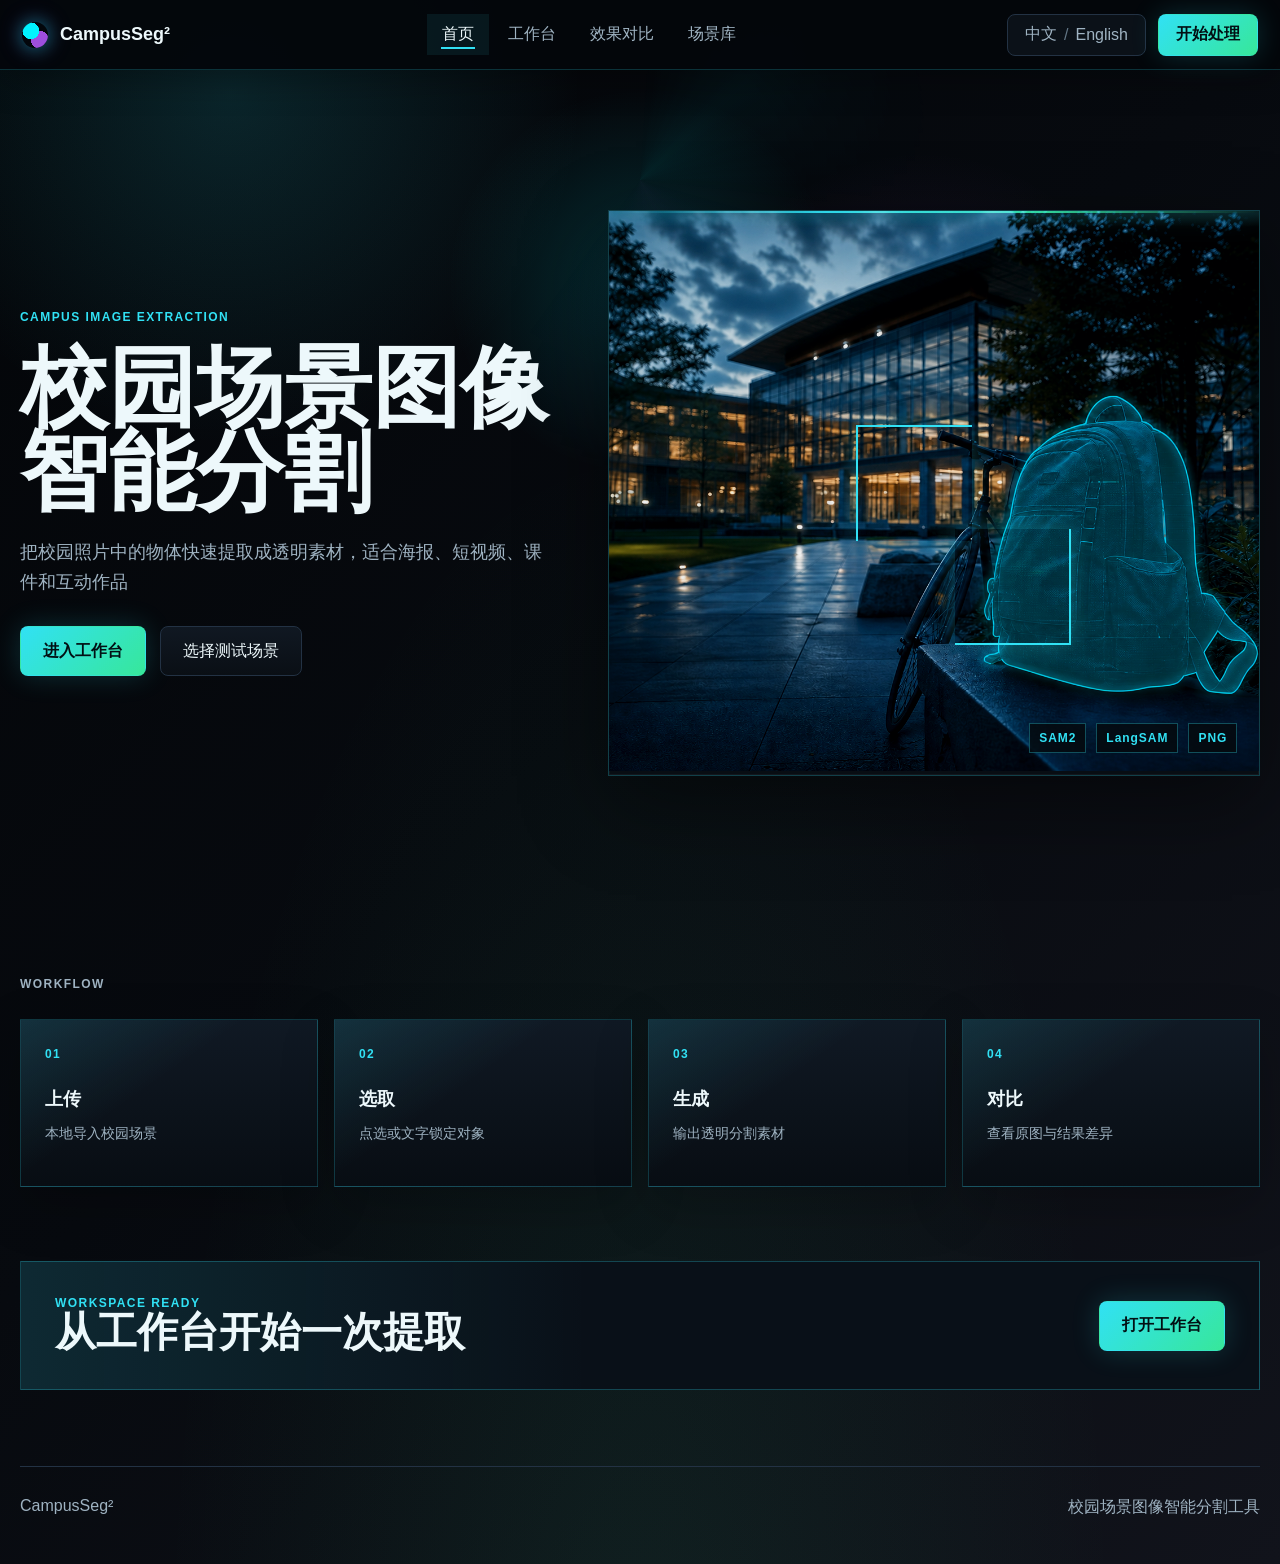
==== commit e86fb26a: "Update campus segmentation workflow" ====
--- a/frontend/index.html
+++ b/frontend/index.html
@@ -63,23 +63,27 @@
       <section class="section workflow-section">
         <div class="section-intro">
           <p class="eyebrow" data-zh="Workflow" data-en="Workflow">Workflow</p>
-          <h2 data-zh="上传、选取、生成、对比" data-en="Upload, select, generate, compare">上传、选取、生成、对比</h2>
         </div>
         <div class="workflow-rail">
           <article>
             <b>01</b>
-            <h3 data-zh="上传校园图片" data-en="Upload image">上传校园图片</h3>
-            <p data-zh="从本地选择校园场景" data-en="Choose a campus scene">从本地选择校园场景</p>
+            <h3 data-zh="上传" data-en="Upload">上传</h3>
+            <p data-zh="本地导入校园场景" data-en="Import a campus scene">本地导入校园场景</p>
           </article>
           <article>
             <b>02</b>
-            <h3 data-zh="确定目标" data-en="Set target">确定目标</h3>
-            <p data-zh="用坐标或文字锁定对象" data-en="Lock the object by point or text">用坐标或文字锁定对象</p>
+            <h3 data-zh="选取" data-en="Select">选取</h3>
+            <p data-zh="点选或文字锁定对象" data-en="Pick by point or text">点选或文字锁定对象</p>
           </article>
           <article>
             <b>03</b>
-            <h3 data-zh="查看结果" data-en="Review results">查看结果</h3>
-            <p data-zh="查看透明素材与效果对比" data-en="Review assets and result comparison">查看透明素材与效果对比</p>
+            <h3 data-zh="生成" data-en="Generate">生成</h3>
+            <p data-zh="输出透明分割素材" data-en="Export transparent cutout">输出透明分割素材</p>
+          </article>
+          <article>
+            <b>04</b>
+            <h3 data-zh="对比" data-en="Compare">对比</h3>
+            <p data-zh="查看原图与结果差异" data-en="Compare source and result">查看原图与结果差异</p>
           </article>
         </div>
       </section>
--- a/frontend/styles.css
+++ b/frontend/styles.css
@@ -481,7 +481,7 @@
 
 .workflow-rail {
   display: grid;
-  grid-template-columns: repeat(3, minmax(0, 1fr));
+  grid-template-columns: repeat(4, minmax(0, 1fr));
   gap: 16px;
 }
 
@@ -505,20 +505,6 @@
   box-shadow: 0 28px 70px rgba(0, 0, 0, 0.34), 0 0 30px rgba(49, 225, 244, 0.1);
 }
 
-.workflow-rail article::before {
-  position: absolute;
-  top: 18px;
-  right: 18px;
-  width: 42px;
-  height: 42px;
-  content: "";
-  background:
-    linear-gradient(90deg, transparent 47%, rgba(49, 225, 244, 0.8) 48% 52%, transparent 53%),
-    linear-gradient(0deg, transparent 47%, rgba(49, 225, 244, 0.8) 48% 52%, transparent 53%);
-  opacity: 0.46;
-  transform: rotate(45deg);
-}
-
 .workflow-rail b {
   color: var(--cyan);
   font-size: 12px;
@@ -913,6 +899,17 @@
   justify-content: space-between;
   gap: 24px;
   align-items: end;
+}
+
+.compare-topline > div {
+  flex: 1 1 auto;
+  min-width: 0;
+}
+
+.compare-topline h1 {
+  max-width: none;
+  font-size: clamp(32px, 4.2vw, 56px);
+  white-space: nowrap;
 }
 
 .job-strip {
@@ -1386,4 +1383,8 @@
     align-items: flex-start;
     flex-direction: column;
   }
-}
+
+  .compare-topline h1 {
+    white-space: normal;
+  }
+}
